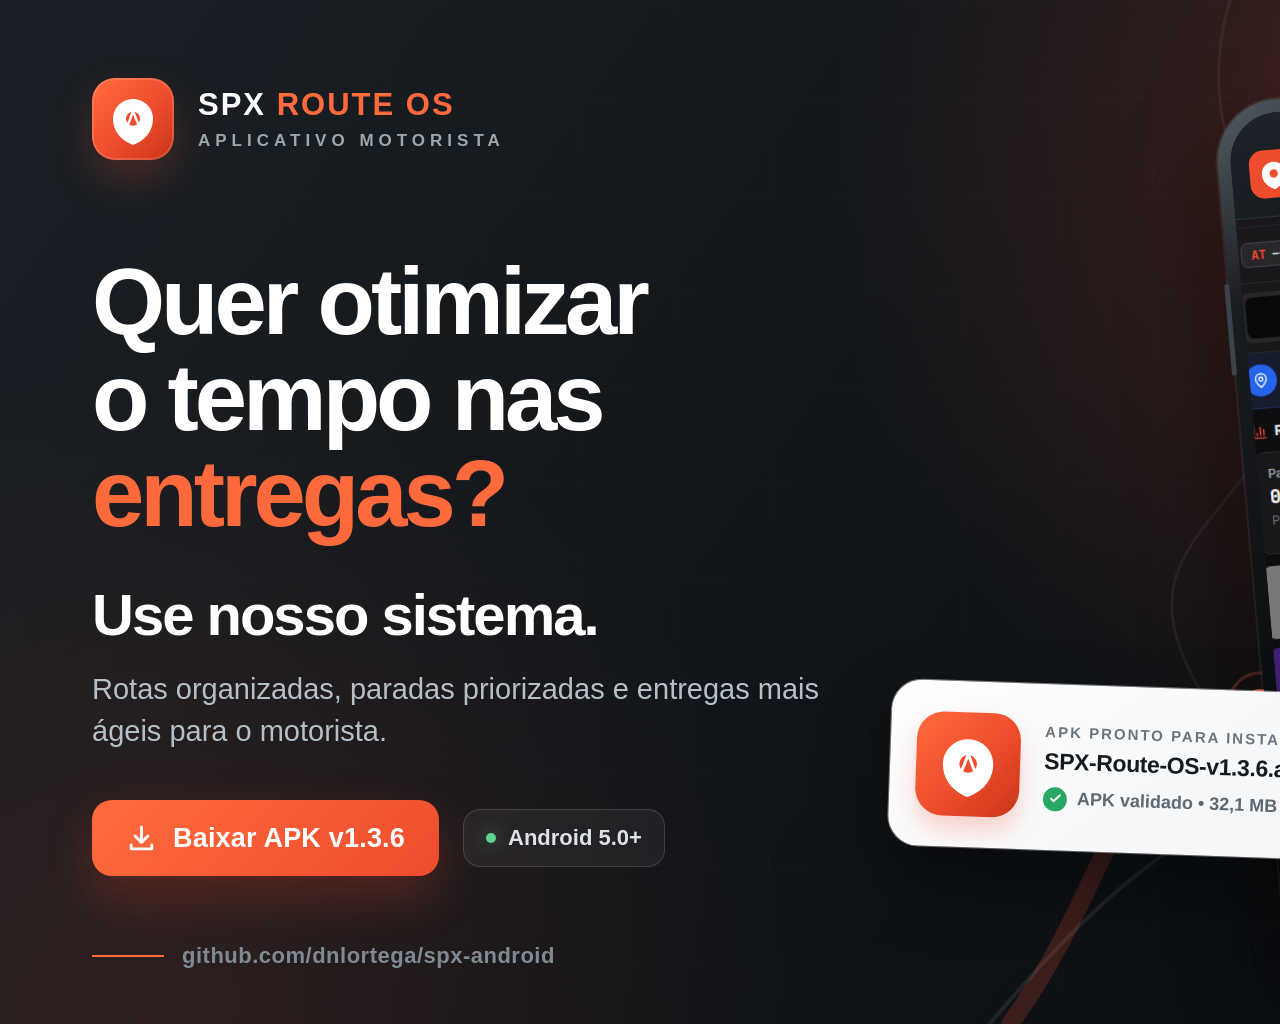
==== marketing/linkedin/spx-route-os-banner-apk.html @ 67ef190a "docs: adiciona banner promocional do aplicativo e APK" ====
<!doctype html>
<html lang="pt-BR">
<head>
  <meta charset="utf-8">
  <meta name="viewport" content="width=1792, initial-scale=1">
  <title>SPX Route OS — Banner LinkedIn</title>
  <style>
    * { box-sizing: border-box; }
    html, body { margin: 0; width: 1792px; height: 1024px; overflow: hidden; }
    body {
      font-family: Arial, "Segoe UI", sans-serif;
      color: #fff;
      background: #0b0e11;
      -webkit-font-smoothing: antialiased;
    }
    .banner {
      position: relative;
      width: 1792px;
      height: 1024px;
      overflow: hidden;
      background:
        radial-gradient(circle at 82% 18%, rgba(238,77,45,.24), transparent 38%),
        radial-gradient(circle at 8% 100%, rgba(238,77,45,.12), transparent 34%),
        linear-gradient(125deg, #1a2025 0%, #111519 48%, #090c0f 100%);
    }
    .grid {
      position: absolute;
      inset: 0;
      opacity: .42;
      background-image:
        linear-gradient(rgba(255,255,255,.035) 1px, transparent 1px),
        linear-gradient(90deg, rgba(255,255,255,.035) 1px, transparent 1px);
      background-size: 96px 96px;
      mask-image: linear-gradient(90deg, transparent, #000 48%, #000);
    }
    .route-art { position: absolute; inset: 0; width: 100%; height: 100%; }
    .glow {
      position: absolute;
      width: 390px;
      height: 390px;
      right: 50px;
      top: -120px;
      border-radius: 50%;
      background: rgba(255,106,61,.16);
      filter: blur(70px);
    }
    .brand {
      position: absolute;
      left: 92px;
      top: 78px;
      display: flex;
      align-items: center;
      gap: 24px;
    }
    .app-icon {
      width: 82px;
      height: 82px;
      border-radius: 23px;
      background: linear-gradient(135deg, #ff6a3d, #ee4d2d 55%, #c93416);
      box-shadow: 0 18px 42px rgba(238,77,45,.24), inset 0 0 0 2px rgba(255,255,255,.14);
      display: grid;
      place-items: center;
      flex: 0 0 auto;
    }
    .app-icon svg { width: 54px; height: 54px; }
    .brand-name { font-size: 31px; font-weight: 900; letter-spacing: 2px; }
    .brand-name span { color: #ff6a3d; }
    .brand-sub { margin-top: 8px; color: #9ca6af; font-size: 17px; font-weight: 700; letter-spacing: 5px; }
    .copy { position: absolute; left: 92px; top: 254px; width: 910px; }
    h1 {
      margin: 0;
      font-size: 94px;
      line-height: 1.02;
      letter-spacing: -4px;
      font-weight: 900;
    }
    h1 .accent { color: #ff6a3d; }
    .lead {
      margin-top: 42px;
      font-size: 58px;
      line-height: 1.08;
      font-weight: 900;
      letter-spacing: -2px;
    }
    .support {
      margin-top: 22px;
      width: 780px;
      color: #b6bfc7;
      font-size: 29px;
      line-height: 1.45;
    }
    .actions { display: flex; align-items: center; gap: 24px; margin-top: 48px; }
    .cta {
      display: inline-flex;
      align-items: center;
      gap: 16px;
      height: 76px;
      padding: 0 34px;
      border-radius: 20px;
      background: linear-gradient(135deg, #ff6a3d, #ee4d2d);
      box-shadow: 0 20px 48px rgba(238,77,45,.24);
      font-size: 27px;
      font-weight: 900;
      letter-spacing: .2px;
    }
    .cta svg { width: 31px; height: 31px; }
    .android-badge {
      height: 58px;
      display: inline-flex;
      align-items: center;
      gap: 12px;
      padding: 0 22px;
      border: 1px solid rgba(255,255,255,.14);
      border-radius: 17px;
      background: rgba(255,255,255,.05);
      color: #dce2e7;
      font-size: 22px;
      font-weight: 700;
    }
    .android-badge i { width: 10px; height: 10px; border-radius: 50%; background: #61d38a; box-shadow: 0 0 18px rgba(97,211,138,.55); }
    .footer {
      position: absolute;
      left: 92px;
      bottom: 55px;
      display: flex;
      align-items: center;
      gap: 18px;
      color: #7f8a94;
      font-size: 22px;
      font-weight: 600;
      letter-spacing: .5px;
    }
    .footer .line { width: 72px; height: 2px; background: #ff6a3d; }
    .phone-wrap { position: absolute; right: 105px; top: 84px; width: 438px; height: 858px; }
    .phone {
      position: relative;
      width: 438px;
      height: 858px;
      padding: 13px;
      border-radius: 62px;
      transform: rotate(-5deg);
      background: linear-gradient(145deg, #535d65 0%, #171c21 18%, #050708 72%, #3c454d 100%);
      box-shadow: 0 58px 100px rgba(0,0,0,.55), 0 0 0 2px rgba(255,255,255,.09), 28px 36px 80px rgba(238,77,45,.1);
    }
    .phone::before {
      content: "";
      position: absolute;
      left: -4px;
      top: 180px;
      width: 5px;
      height: 92px;
      border-radius: 4px;
      background: #3b444b;
    }
    .phone::after {
      content: "";
      position: absolute;
      right: -4px;
      top: 220px;
      width: 5px;
      height: 118px;
      border-radius: 4px;
      background: #3b444b;
    }
    .screen { position: relative; width: 100%; height: 100%; overflow: hidden; border-radius: 49px; background: #15191e; }
    .screen-header {
      position: absolute;
      z-index: 3;
      left: 0;
      top: 0;
      width: 100%;
      height: 104px;
      display: flex;
      align-items: center;
      gap: 13px;
      padding: 32px 18px 14px;
      background: linear-gradient(180deg, #1d2228, #171c21);
      border-bottom: 1px solid rgba(255,255,255,.08);
    }
    .mini-icon { width: 48px; height: 48px; border-radius: 14px; background: #ee4d2d; display: grid; place-items: center; flex: 0 0 auto; }
    .mini-icon svg { width: 32px; height: 32px; }
    .screen-title { font-size: 19px; font-weight: 900; letter-spacing: .3px; }
    .screen-version { margin-top: 5px; color: #9ca6af; font-size: 13px; font-weight: 700; letter-spacing: 1.2px; }
    .screen-body { position: absolute; left: 0; top: 104px; width: 100%; height: calc(100% - 104px); overflow: hidden; }
    .screen-body img { position: absolute; left: -4%; top: -88px; width: 108%; height: auto; display: block; }
    .screen-body::after { content: ""; position: absolute; inset: auto 0 0; height: 100px; background: linear-gradient(transparent, #15191e); pointer-events: none; }
    .notch { position: absolute; z-index: 5; left: 50%; top: 10px; width: 80px; height: 18px; transform: translateX(-50%); border-radius: 14px; background: #050708; }
    .apk-card {
      position: absolute;
      z-index: 8;
      left: 890px;
      top: 688px;
      width: 540px;
      height: 166px;
      display: flex;
      align-items: center;
      gap: 24px;
      padding: 24px 26px;
      border-radius: 30px;
      background: linear-gradient(145deg, #ffffff, #f1f3f5);
      color: #141a1f;
      box-shadow: 0 34px 70px rgba(0,0,0,.38), 0 0 0 1px rgba(255,255,255,.45);
      transform: rotate(2deg);
    }
    .apk-icon { width: 104px; height: 104px; border-radius: 27px; display: grid; place-items: center; background: linear-gradient(135deg, #ff6a3d, #ee4d2d 55%, #c93416); box-shadow: 0 14px 26px rgba(238,77,45,.24); flex: 0 0 auto; }
    .apk-icon svg { width: 68px; height: 68px; }
    .apk-info { min-width: 0; }
    .apk-label { color: #6a747d; font-size: 15px; font-weight: 900; letter-spacing: 2px; }
    .apk-name { margin-top: 8px; font-size: 23px; line-height: 1.15; font-weight: 900; letter-spacing: -.4px; }
    .apk-meta { margin-top: 12px; display: flex; align-items: center; gap: 10px; color: #5d6871; font-size: 18px; font-weight: 700; }
    .check { display: inline-grid; place-items: center; width: 24px; height: 24px; border-radius: 50%; color: #fff; background: #28a765; }
    .check svg { width: 15px; height: 15px; }
    .apk-version { position: absolute; right: 22px; top: 18px; padding: 7px 11px; border-radius: 10px; background: #e7eaed; color: #55606a; font-size: 13px; font-weight: 900; letter-spacing: .6px; }
  </style>
</head>
<body>
  <main class="banner">
    <div class="grid"></div>
    <div class="glow"></div>
    <svg class="route-art" viewBox="0 0 1792 1024" fill="none" aria-hidden="true">
      <path d="M1010 1024C1120 872 1100 764 1260 704S1510 590 1508 440 1680 250 1818 176" stroke="#EE4D2D" stroke-opacity=".2" stroke-width="18" stroke-linecap="round"/>
      <path d="M960 1060C1090 900 1160 844 1290 782S1518 650 1570 500 1740 330 1836 282" stroke="#FFFFFF" stroke-opacity=".08" stroke-width="4" stroke-linecap="round"/>
      <path d="M1230 0C1180 170 1310 230 1286 378S1110 536 1200 690 1360 820 1300 1024" stroke="#FFFFFF" stroke-opacity=".055" stroke-width="3" stroke-linecap="round"/>
      <circle cx="1260" cy="704" r="15" fill="#FF6A3D"/>
      <circle cx="1508" cy="440" r="15" fill="#FF6A3D"/>
      <circle cx="1260" cy="704" r="31" stroke="#FF6A3D" stroke-opacity=".28" stroke-width="3"/>
      <circle cx="1508" cy="440" r="31" stroke="#FF6A3D" stroke-opacity=".28" stroke-width="3"/>
    </svg>

    <header class="brand">
      <div class="app-icon">
        <svg viewBox="0 0 100 100" aria-hidden="true">
          <path d="M50 13c-20.4 0-37 16.4-37 36.6C13 86.6 50 98 50 98s37-11.4 37-48.4C87 29.4 70.4 13 50 13z" fill="#fff"/>
          <circle cx="50" cy="49.5" r="13" fill="#EE4D2D"/>
          <path d="M40 61c4-6 6-16 10-26 4 10 7 20 11 26" fill="none" stroke="#fff" stroke-width="4.5" stroke-linecap="round" stroke-linejoin="round"/>
        </svg>
      </div>
      <div>
        <div class="brand-name">SPX <span>ROUTE OS</span></div>
        <div class="brand-sub">APLICATIVO MOTORISTA</div>
      </div>
    </header>

    <section class="copy">
      <h1>Quer otimizar<br>o tempo nas<br><span class="accent">entregas?</span></h1>
      <div class="lead">Use nosso sistema.</div>
      <div class="support">Rotas organizadas, paradas priorizadas e entregas mais ágeis para o motorista.</div>
      <div class="actions">
        <div class="cta">
          <svg viewBox="0 0 24 24" fill="none" aria-hidden="true">
            <path d="M12 3v12m0 0 5-5m-5 5-5-5M4 17v3h16v-3" stroke="#fff" stroke-width="2.2" stroke-linecap="round" stroke-linejoin="round"/>
          </svg>
          Baixar APK v1.3.6
        </div>
        <div class="android-badge"><i></i> Android 5.0+</div>
      </div>
    </section>

    <div class="phone-wrap">
      <div class="phone">
        <div class="screen">
          <div class="notch"></div>
          <div class="screen-header">
            <div class="mini-icon">
              <svg viewBox="0 0 100 100" aria-hidden="true">
                <path d="M50 13c-20.4 0-37 16.4-37 36.6C13 86.6 50 98 50 98s37-11.4 37-48.4C87 29.4 70.4 13 50 13z" fill="#fff"/>
                <circle cx="50" cy="49.5" r="13" fill="#EE4D2D"/>
              </svg>
            </div>
            <div>
              <div class="screen-title">SPX Route OS</div>
              <div class="screen-version">VERSÃO 1.3.6 • MOTORISTA</div>
            </div>
          </div>
          <div class="screen-body"><img src="./assets/spx-app-mobile.png" alt="Tela do aplicativo SPX Route OS"></div>
        </div>
      </div>
    </div>

    <aside class="apk-card">
      <div class="apk-version">v1.3.6</div>
      <div class="apk-icon">
        <svg viewBox="0 0 100 100" aria-hidden="true">
          <path d="M50 13c-20.4 0-37 16.4-37 36.6C13 86.6 50 98 50 98s37-11.4 37-48.4C87 29.4 70.4 13 50 13z" fill="#fff"/>
          <circle cx="50" cy="49.5" r="13" fill="#EE4D2D"/>
          <path d="M40 61c4-6 6-16 10-26 4 10 7 20 11 26" fill="none" stroke="#fff" stroke-width="4.5" stroke-linecap="round" stroke-linejoin="round"/>
        </svg>
      </div>
      <div class="apk-info">
        <div class="apk-label">APK PRONTO PARA INSTALAR</div>
        <div class="apk-name">SPX-Route-OS-v1.3.6.apk</div>
        <div class="apk-meta">
          <span class="check"><svg viewBox="0 0 24 24" fill="none"><path d="m5 12 4 4L19 6" stroke="currentColor" stroke-width="3" stroke-linecap="round" stroke-linejoin="round"/></svg></span>
          APK validado • 32,1 MB
        </div>
      </div>
    </aside>

    <footer class="footer"><span class="line"></span> github.com/dnlortega/spx-android</footer>
  </main>
</body>
</html>
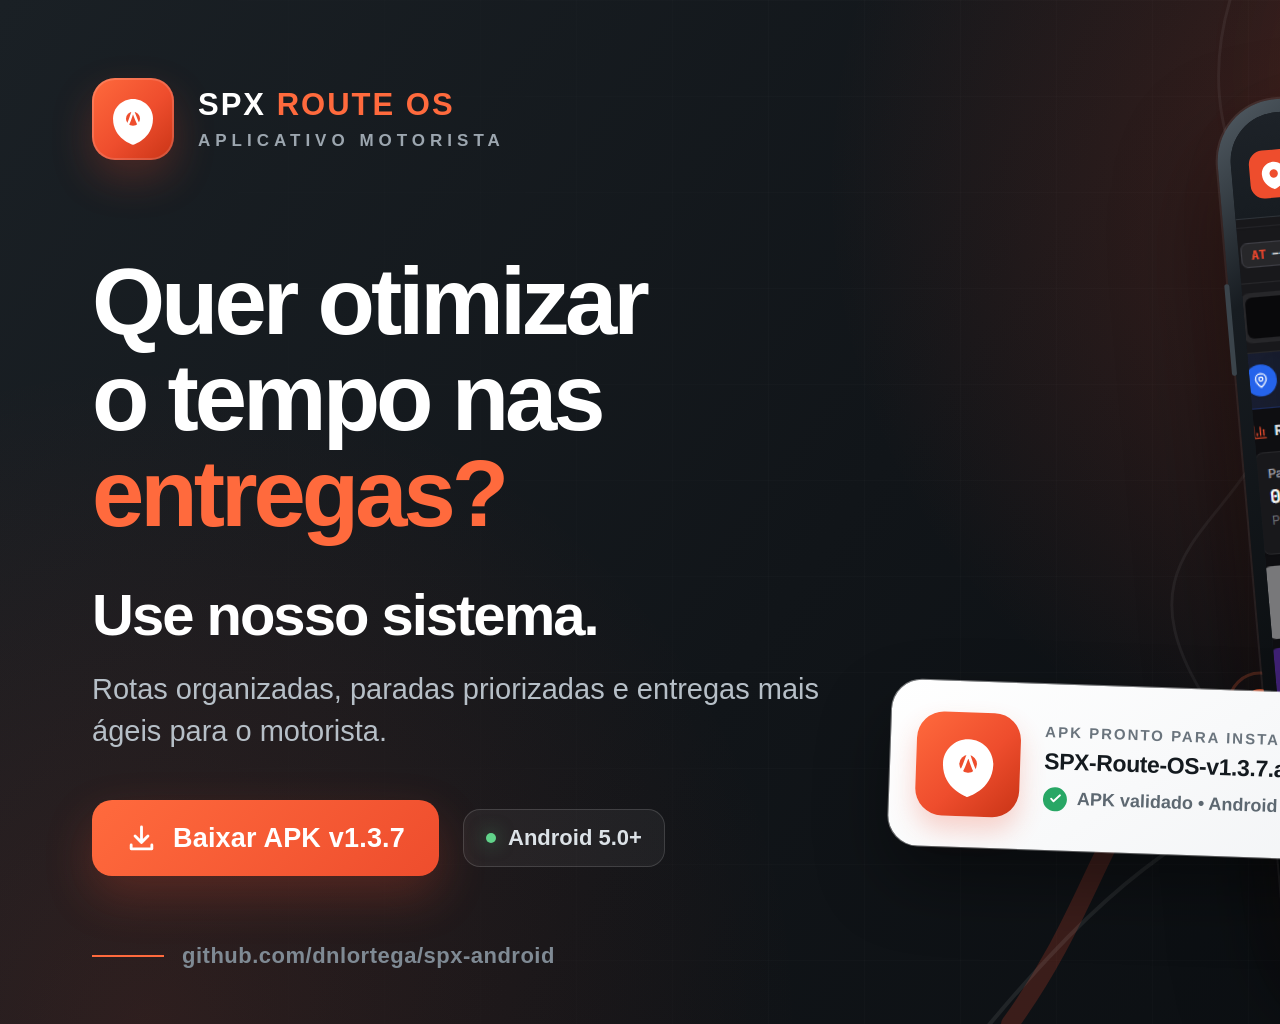
==== commit cf27d631: "feat: adiciona animações leves à interface do APK Melhora o feedback visual de entregas, mapa, modai" ====
--- a/marketing/linkedin/spx-route-os-banner-apk.html
+++ b/marketing/linkedin/spx-route-os-banner-apk.html
@@ -250,7 +250,7 @@
           <svg viewBox="0 0 24 24" fill="none" aria-hidden="true">
             <path d="M12 3v12m0 0 5-5m-5 5-5-5M4 17v3h16v-3" stroke="#fff" stroke-width="2.2" stroke-linecap="round" stroke-linejoin="round"/>
           </svg>
-          Baixar APK v1.3.6
+          Baixar APK v1.3.7
         </div>
         <div class="android-badge"><i></i> Android 5.0+</div>
       </div>
@@ -269,7 +269,7 @@
             </div>
             <div>
               <div class="screen-title">SPX Route OS</div>
-              <div class="screen-version">VERSÃO 1.3.6 • MOTORISTA</div>
+              <div class="screen-version">VERSÃO 1.3.7 • MOTORISTA</div>
             </div>
           </div>
           <div class="screen-body"><img src="./assets/spx-app-mobile.png" alt="Tela do aplicativo SPX Route OS"></div>
@@ -278,7 +278,7 @@
     </div>
 
     <aside class="apk-card">
-      <div class="apk-version">v1.3.6</div>
+      <div class="apk-version">v1.3.7</div>
       <div class="apk-icon">
         <svg viewBox="0 0 100 100" aria-hidden="true">
           <path d="M50 13c-20.4 0-37 16.4-37 36.6C13 86.6 50 98 50 98s37-11.4 37-48.4C87 29.4 70.4 13 50 13z" fill="#fff"/>
@@ -288,10 +288,10 @@
       </div>
       <div class="apk-info">
         <div class="apk-label">APK PRONTO PARA INSTALAR</div>
-        <div class="apk-name">SPX-Route-OS-v1.3.6.apk</div>
+        <div class="apk-name">SPX-Route-OS-v1.3.7.apk</div>
         <div class="apk-meta">
           <span class="check"><svg viewBox="0 0 24 24" fill="none"><path d="m5 12 4 4L19 6" stroke="currentColor" stroke-width="3" stroke-linecap="round" stroke-linejoin="round"/></svg></span>
-          APK validado • 32,1 MB
+          APK validado • Android 5.0+
         </div>
       </div>
     </aside>
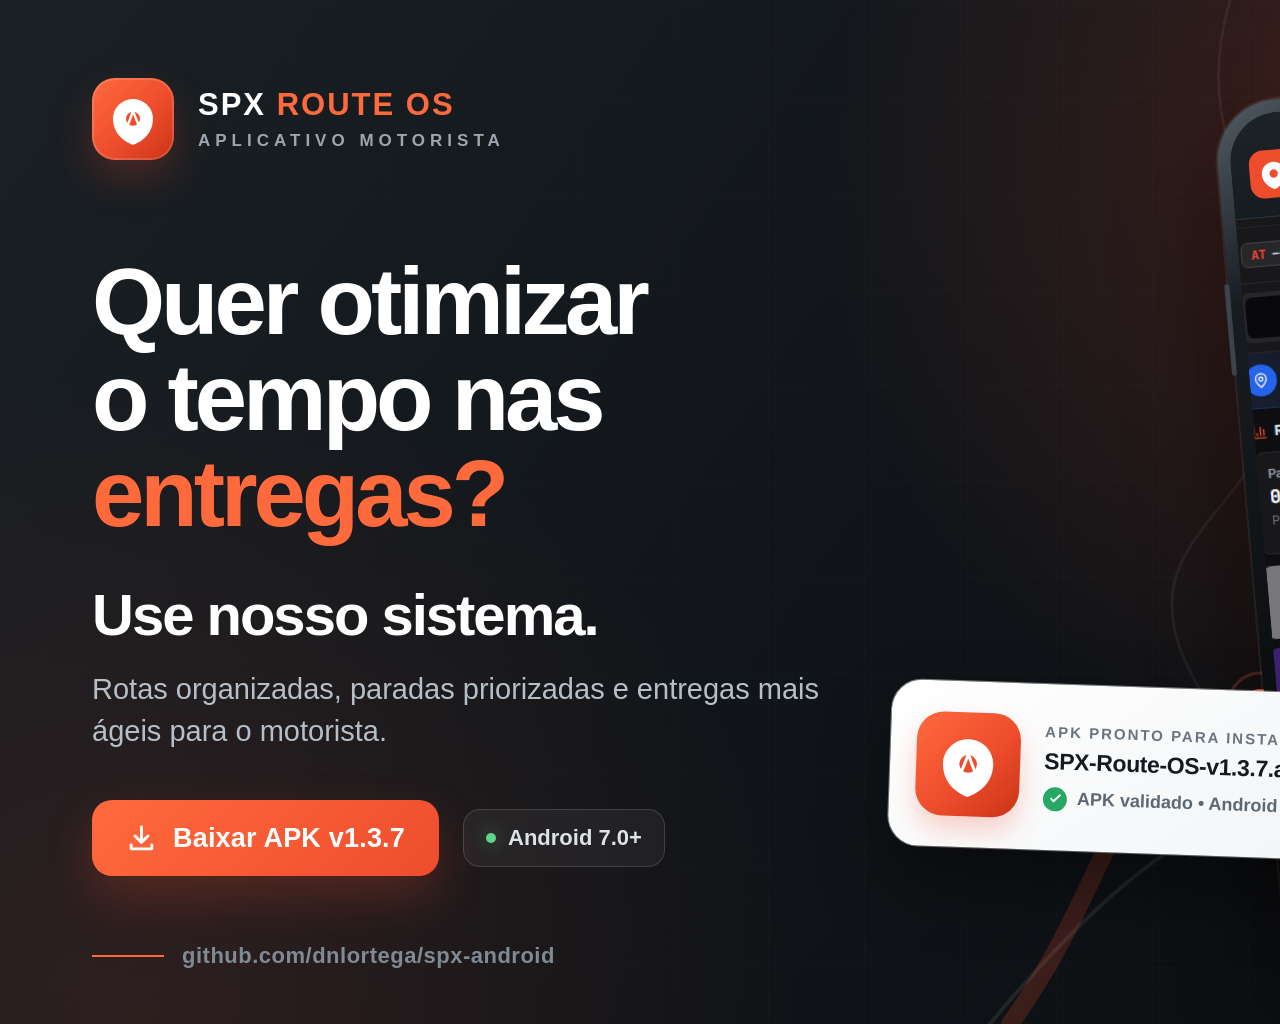
==== commit b08e17b4: "fix: exige Android 7.0 para Google Play Eleva minSdk para 24 e alinha documentação e banner ao requi" ====
--- a/marketing/linkedin/spx-route-os-banner-apk.html
+++ b/marketing/linkedin/spx-route-os-banner-apk.html
@@ -252,7 +252,7 @@
           </svg>
           Baixar APK v1.3.7
         </div>
-        <div class="android-badge"><i></i> Android 5.0+</div>
+        <div class="android-badge"><i></i> Android 7.0+</div>
       </div>
     </section>
 
@@ -291,7 +291,7 @@
         <div class="apk-name">SPX-Route-OS-v1.3.7.apk</div>
         <div class="apk-meta">
           <span class="check"><svg viewBox="0 0 24 24" fill="none"><path d="m5 12 4 4L19 6" stroke="currentColor" stroke-width="3" stroke-linecap="round" stroke-linejoin="round"/></svg></span>
-          APK validado • Android 5.0+
+          APK validado • Android 7.0+
         </div>
       </div>
     </aside>
